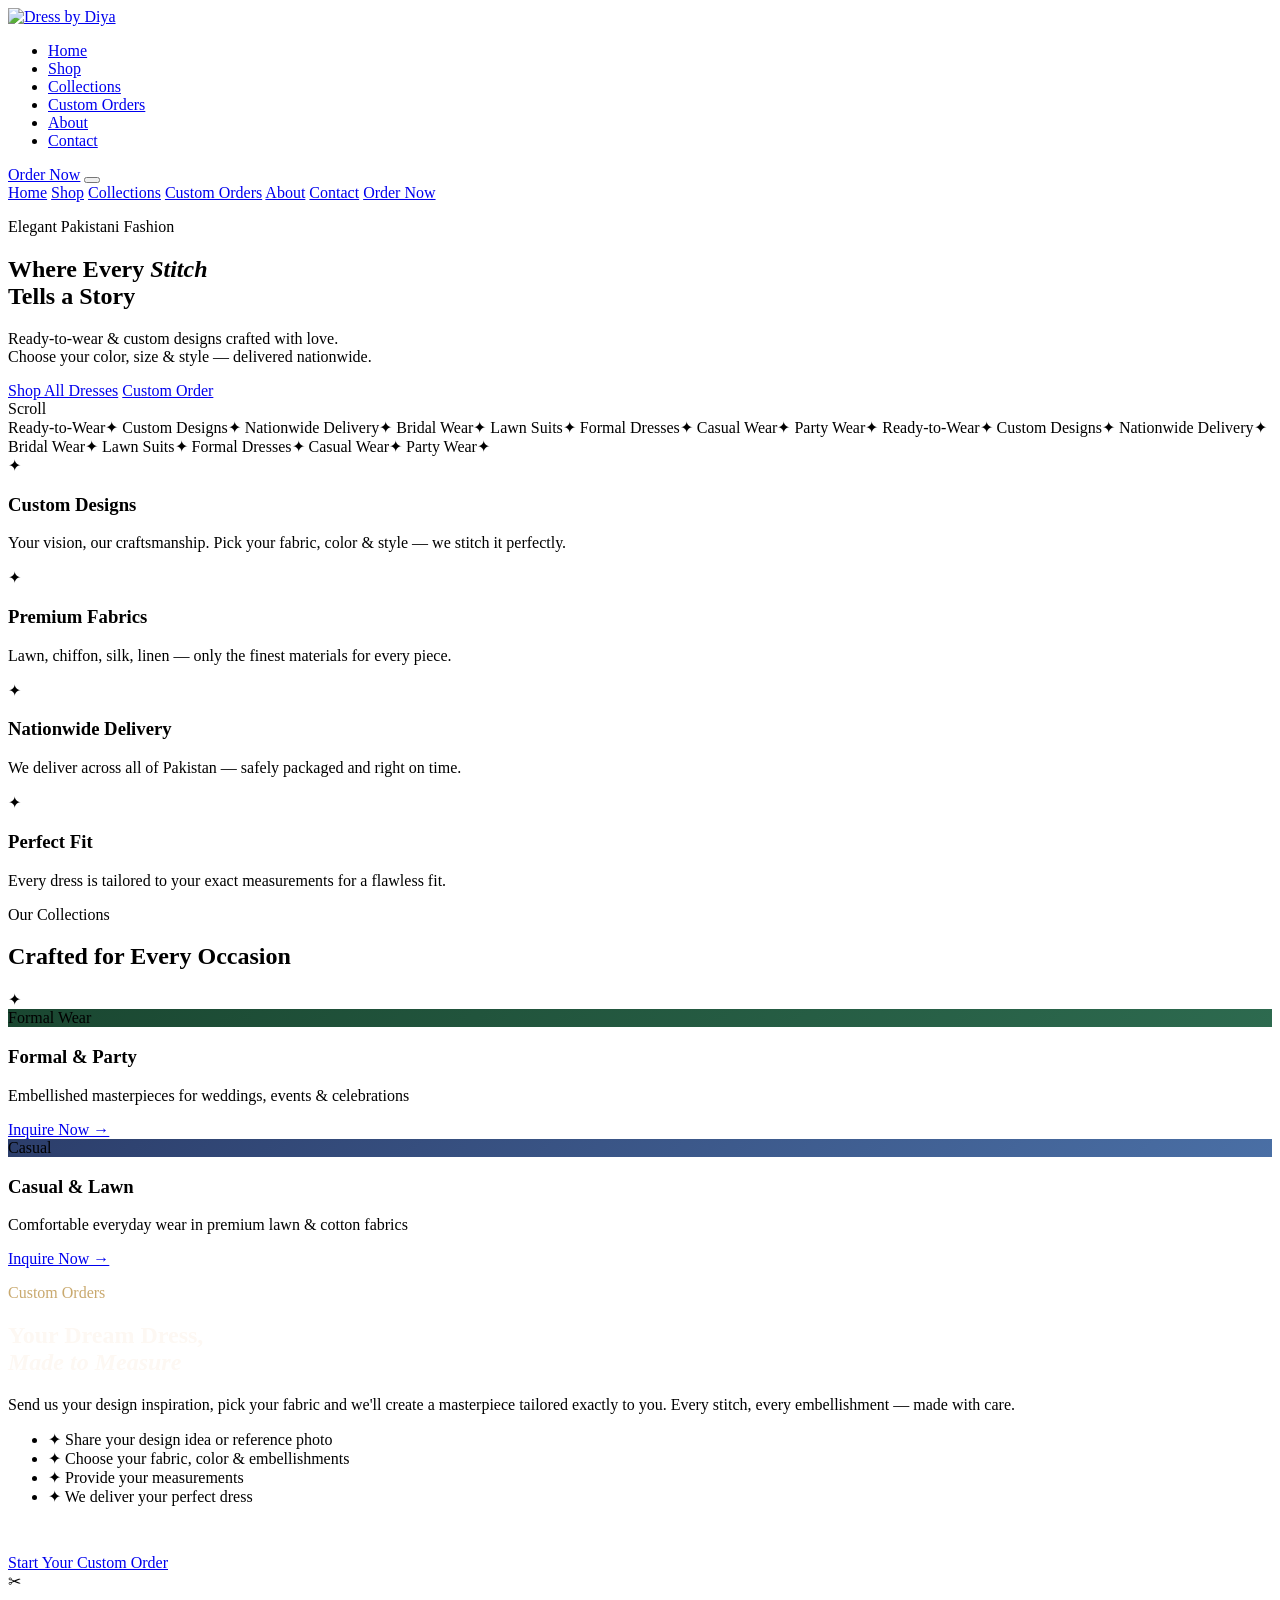
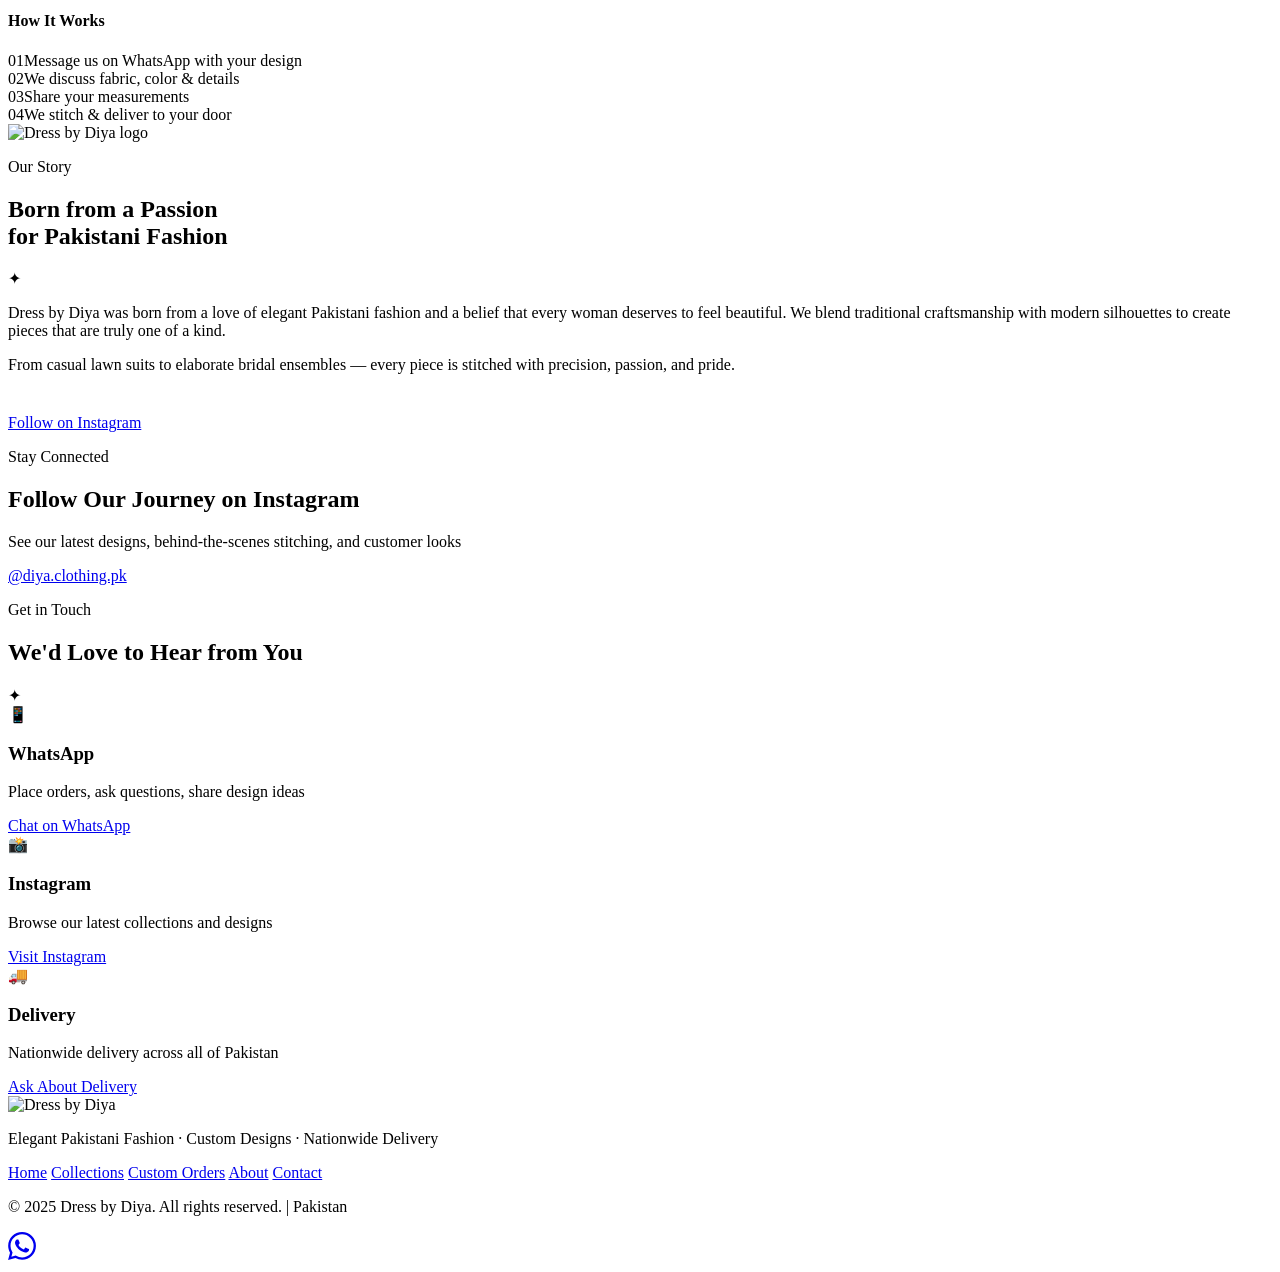
==== index.html @ 7a3ac890 "Add files via upload" ====
<!DOCTYPE html>
<html lang="en">
<head>
  <meta charset="UTF-8"/>
  <meta name="viewport" content="width=device-width, initial-scale=1.0"/>
  <title>Dress by Diya | Elegant Pakistani Fashion</title>
  <meta name="description" content="Dress by Diya — Elegant Pakistani fashion. Ready-to-wear & custom designs. Choose your color, size & style. Nationwide delivery across Pakistan."/>
  <link rel="preconnect" href="https://fonts.googleapis.com"/>
  <link rel="preconnect" href="https://fonts.gstatic.com" crossorigin/>
  <link href="https://fonts.googleapis.com/css2?family=Cormorant+Garamond:ital,wght@0,300;0,400;0,600;1,300;1,400&family=Cinzel:wght@400;600;700&family=Lato:wght@300;400&display=swap" rel="stylesheet"/>
  <link rel="stylesheet" href="css/style.css"/>
</head>
<body>

  <!-- NAV -->
  <nav class="nav" id="nav">
    <div class="nav-inner">
      <a href="#home" class="nav-logo">
        <img src="images/logo.png" alt="Dress by Diya" class="logo-img"/>
      </a>
      <ul class="nav-links">
        <li><a href="#home">Home</a></li>
        <li><a href="shop.html">Shop</a></li>
        <li><a href="#collections">Collections</a></li>
        <li><a href="#custom">Custom Orders</a></li>
        <li><a href="#about">About</a></li>
        <li><a href="#contact">Contact</a></li>
      </ul>
      <a href="https://wa.me/923000000000?text=Hi!%20I%20want%20to%20place%20an%20order" target="_blank" class="btn-nav">Order Now</a>
      <button class="hamburger" id="hamburger" aria-label="Menu">
        <span></span><span></span><span></span>
      </button>
    </div>
    <div class="mobile-menu" id="mobile-menu">
      <a href="#home">Home</a>
      <a href="shop.html">Shop</a>
      <a href="#collections">Collections</a>
      <a href="#custom">Custom Orders</a>
      <a href="#about">About</a>
      <a href="#contact">Contact</a>
      <a href="https://wa.me/923000000000?text=Hi!%20I%20want%20to%20place%20an%20order" target="_blank" class="btn-mobile">Order Now</a>
    </div>
  </nav>

  <!-- HERO -->
  <section class="hero" id="home">
    <div class="hero-bg-pattern"></div>
    <div class="hero-content">
      <p class="hero-eyebrow">Elegant Pakistani Fashion</p>
      <h1 class="hero-title">Where Every <em>Stitch</em><br/>Tells a Story</h1>
      <p class="hero-sub">Ready-to-wear & custom designs crafted with love.<br/>Choose your color, size & style — delivered nationwide.</p>
      <div class="hero-ctas">
        <a href="shop.html" class="btn-primary">Shop All Dresses</a>
        <a href="https://wa.me/923000000000?text=Hi!%20I%20want%20a%20custom%20order" target="_blank" class="btn-secondary">Custom Order</a>
      </div>
    </div>
    <div class="hero-scroll">
      <span>Scroll</span>
      <div class="scroll-line"></div>
    </div>
  </section>

  <!-- MARQUEE -->
  <div class="marquee-wrap">
    <div class="marquee-track">
      <span>Ready-to-Wear</span><span class="dot">✦</span>
      <span>Custom Designs</span><span class="dot">✦</span>
      <span>Nationwide Delivery</span><span class="dot">✦</span>
      <span>Bridal Wear</span><span class="dot">✦</span>
      <span>Lawn Suits</span><span class="dot">✦</span>
      <span>Formal Dresses</span><span class="dot">✦</span>
      <span>Casual Wear</span><span class="dot">✦</span>
      <span>Party Wear</span><span class="dot">✦</span>
      <span>Ready-to-Wear</span><span class="dot">✦</span>
      <span>Custom Designs</span><span class="dot">✦</span>
      <span>Nationwide Delivery</span><span class="dot">✦</span>
      <span>Bridal Wear</span><span class="dot">✦</span>
      <span>Lawn Suits</span><span class="dot">✦</span>
      <span>Formal Dresses</span><span class="dot">✦</span>
      <span>Casual Wear</span><span class="dot">✦</span>
      <span>Party Wear</span><span class="dot">✦</span>
    </div>
  </div>

  <!-- FEATURES -->
  <section class="features">
    <div class="features-grid">
      <div class="feature-card reveal">
        <div class="feature-icon">✦</div>
        <h3>Custom Designs</h3>
        <p>Your vision, our craftsmanship. Pick your fabric, color & style — we stitch it perfectly.</p>
      </div>
      <div class="feature-card reveal">
        <div class="feature-icon">✦</div>
        <h3>Premium Fabrics</h3>
        <p>Lawn, chiffon, silk, linen — only the finest materials for every piece.</p>
      </div>
      <div class="feature-card reveal">
        <div class="feature-icon">✦</div>
        <h3>Nationwide Delivery</h3>
        <p>We deliver across all of Pakistan — safely packaged and right on time.</p>
      </div>
      <div class="feature-card reveal">
        <div class="feature-icon">✦</div>
        <h3>Perfect Fit</h3>
        <p>Every dress is tailored to your exact measurements for a flawless fit.</p>
      </div>
    </div>
  </section>

  <!-- COLLECTIONS -->
  <section class="collections" id="collections">
    <div class="section-header reveal">
      <p class="section-eyebrow">Our Collections</p>
      <h2 class="section-title">Crafted for Every Occasion</h2>
      <div class="title-ornament">✦</div>
    </div>
    <div class="collections-grid">
      <div class="collection-card reveal">
        <div class="collection-img" style="background: linear-gradient(135deg, #1a4731 0%, #2d6a4f 100%);">
          <div class="collection-overlay">
            <span>Formal Wear</span>
          </div>
          <div class="collection-pattern"></div>
        </div>
        <div class="collection-info">
          <h3>Formal & Party</h3>
          <p>Embellished masterpieces for weddings, events & celebrations</p>
          <a href="https://wa.me/923000000000?text=Hi!%20I%20am%20interested%20in%20Formal%20wear" target="_blank" class="collection-link">Inquire Now →</a>
        </div>
      </div>
      <div class="collection-card reveal">
        <div class="collection-img" style="background: linear-gradient(135deg, #2c3e6b 0%, #4a6fa5 100%);">
          <div class="collection-overlay">
            <span>Casual</span>
          </div>
          <div class="collection-pattern"></div>
        </div>
        <div class="collection-info">
          <h3>Casual & Lawn</h3>
          <p>Comfortable everyday wear in premium lawn & cotton fabrics</p>
          <a href="https://wa.me/923000000000?text=Hi!%20I%20am%20interested%20in%20Casual%20wear" target="_blank" class="collection-link">Inquire Now →</a>
        </div>
      </div>
    </div>
  </section>

  <!-- CUSTOM ORDERS -->
  <section class="custom-section" id="custom">
    <div class="custom-inner">
      <div class="custom-text reveal">
        <p class="section-eyebrow" style="color:#c9a96e">Custom Orders</p>
        <h2 class="section-title" style="color:#fdf8f3">Your Dream Dress,<br/><em>Made to Measure</em></h2>
        <p class="custom-desc">Send us your design inspiration, pick your fabric and we'll create a masterpiece tailored exactly to you. Every stitch, every embellishment — made with care.</p>
        <ul class="custom-list">
          <li>✦ Share your design idea or reference photo</li>
          <li>✦ Choose your fabric, color & embellishments</li>
          <li>✦ Provide your measurements</li>
          <li>✦ We deliver your perfect dress</li>
        </ul>
        <a href="https://wa.me/923000000000?text=Hi!%20I%20want%20to%20place%20a%20custom%20order" target="_blank" class="btn-primary" style="margin-top:2rem;display:inline-block">Start Your Custom Order</a>
      </div>
      <div class="custom-visual reveal">
        <div class="custom-card">
          <div class="custom-card-icon">✂</div>
          <h4>How It Works</h4>
          <div class="step"><span class="step-num">01</span><span>Message us on WhatsApp with your design</span></div>
          <div class="step"><span class="step-num">02</span><span>We discuss fabric, color & details</span></div>
          <div class="step"><span class="step-num">03</span><span>Share your measurements</span></div>
          <div class="step"><span class="step-num">04</span><span>We stitch & deliver to your door</span></div>
        </div>
      </div>
    </div>
  </section>

  <!-- ABOUT -->
  <section class="about" id="about">
    <div class="about-inner">
      <div class="about-logo reveal">
        <img src="images/logo.png" alt="Dress by Diya logo"/>
      </div>
      <div class="about-text reveal">
        <p class="section-eyebrow">Our Story</p>
        <h2 class="section-title">Born from a Passion<br/>for Pakistani Fashion</h2>
        <div class="title-ornament">✦</div>
        <p>Dress by Diya was born from a love of elegant Pakistani fashion and a belief that every woman deserves to feel beautiful. We blend traditional craftsmanship with modern silhouettes to create pieces that are truly one of a kind.</p>
        <p>From casual lawn suits to elaborate bridal ensembles — every piece is stitched with precision, passion, and pride.</p>
        <a href="https://www.instagram.com/diya.clothing.pk" target="_blank" class="btn-secondary" style="margin-top:1.5rem;display:inline-block">Follow on Instagram</a>
      </div>
    </div>
  </section>

  <!-- INSTAGRAM CTA -->
  <section class="insta-cta">
    <div class="insta-inner reveal">
      <p class="section-eyebrow">Stay Connected</p>
      <h2>Follow Our Journey on Instagram</h2>
      <p>See our latest designs, behind-the-scenes stitching, and customer looks</p>
      <a href="https://www.instagram.com/diya.clothing.pk" target="_blank" class="btn-primary">@diya.clothing.pk</a>
    </div>
  </section>

  <!-- CONTACT -->
  <section class="contact" id="contact">
    <div class="section-header reveal">
      <p class="section-eyebrow">Get in Touch</p>
      <h2 class="section-title">We'd Love to Hear from You</h2>
      <div class="title-ornament">✦</div>
    </div>
    <div class="contact-grid">
      <div class="contact-card reveal">
        <div class="contact-icon">📱</div>
        <h3>WhatsApp</h3>
        <p>Place orders, ask questions, share design ideas</p>
        <a href="https://wa.me/923000000000" target="_blank" class="btn-primary">Chat on WhatsApp</a>
      </div>
      <div class="contact-card reveal">
        <div class="contact-icon">📸</div>
        <h3>Instagram</h3>
        <p>Browse our latest collections and designs</p>
        <a href="https://www.instagram.com/diya.clothing.pk" target="_blank" class="btn-primary">Visit Instagram</a>
      </div>
      <div class="contact-card reveal">
        <div class="contact-icon">🚚</div>
        <h3>Delivery</h3>
        <p>Nationwide delivery across all of Pakistan</p>
        <a href="https://wa.me/923000000000?text=Hi!%20I%20want%20to%20know%20about%20delivery" target="_blank" class="btn-primary">Ask About Delivery</a>
      </div>
    </div>
  </section>

  <!-- FOOTER -->
  <footer class="footer">
    <div class="footer-inner">
      <img src="images/logo.png" alt="Dress by Diya" class="footer-logo"/>
      <p class="footer-tagline">Elegant Pakistani Fashion · Custom Designs · Nationwide Delivery</p>
      <div class="footer-links">
        <a href="#home">Home</a>
        <a href="#collections">Collections</a>
        <a href="#custom">Custom Orders</a>
        <a href="#about">About</a>
        <a href="#contact">Contact</a>
      </div>
      <p class="footer-copy">© 2025 Dress by Diya. All rights reserved. | Pakistan</p>
    </div>
  </footer>

  <!-- WHATSAPP FLOAT -->
  <a href="https://wa.me/923000000000?text=Hi!%20I%20want%20to%20place%20an%20order" target="_blank" class="whatsapp-float" aria-label="Chat on WhatsApp">
    <svg viewBox="0 0 24 24" fill="currentColor" width="28" height="28"><path d="M17.472 14.382c-.297-.149-1.758-.867-2.03-.967-.273-.099-.471-.148-.67.15-.197.297-.767.966-.94 1.164-.173.199-.347.223-.644.075-.297-.15-1.255-.463-2.39-1.475-.883-.788-1.48-1.761-1.653-2.059-.173-.297-.018-.458.13-.606.134-.133.298-.347.446-.52.149-.174.198-.298.298-.497.099-.198.05-.371-.025-.52-.075-.149-.669-1.612-.916-2.207-.242-.579-.487-.5-.669-.51-.173-.008-.371-.01-.57-.01-.198 0-.52.074-.792.372-.272.297-1.04 1.016-1.04 2.479 0 1.462 1.065 2.875 1.213 3.074.149.198 2.096 3.2 5.077 4.487.709.306 1.262.489 1.694.625.712.227 1.36.195 1.871.118.571-.085 1.758-.719 2.006-1.413.248-.694.248-1.289.173-1.413-.074-.124-.272-.198-.57-.347m-5.421 7.403h-.004a9.87 9.87 0 01-5.031-1.378l-.361-.214-3.741.982.998-3.648-.235-.374a9.86 9.86 0 01-1.51-5.26c.001-5.45 4.436-9.884 9.888-9.884 2.64 0 5.122 1.03 6.988 2.898a9.825 9.825 0 012.893 6.994c-.003 5.45-4.437 9.884-9.885 9.884m8.413-18.297A11.815 11.815 0 0012.05 0C5.495 0 .16 5.335.157 11.892c0 2.096.547 4.142 1.588 5.945L.057 24l6.305-1.654a11.882 11.882 0 005.683 1.448h.005c6.554 0 11.89-5.335 11.893-11.893a11.821 11.821 0 00-3.48-8.413z"/></svg>
  </a>

  <script src="js/main.js"></script>
</body>
</html>
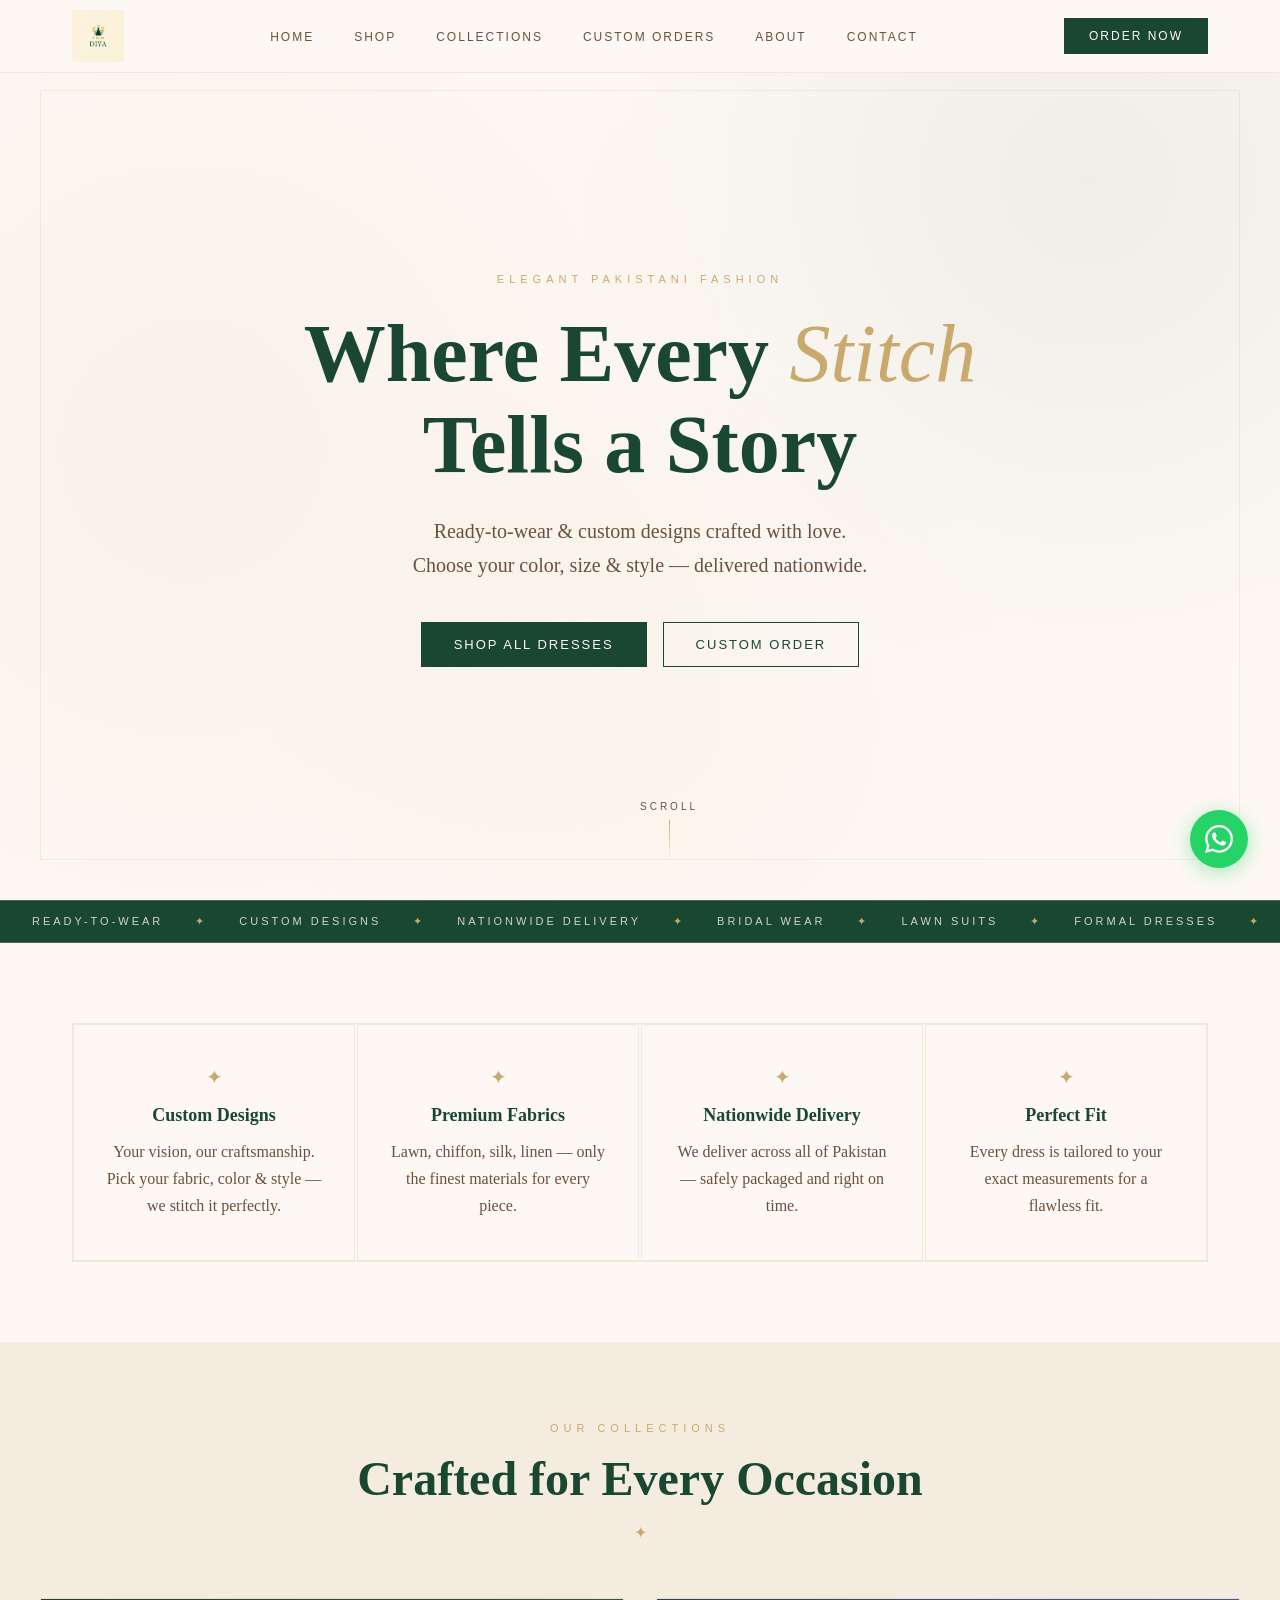
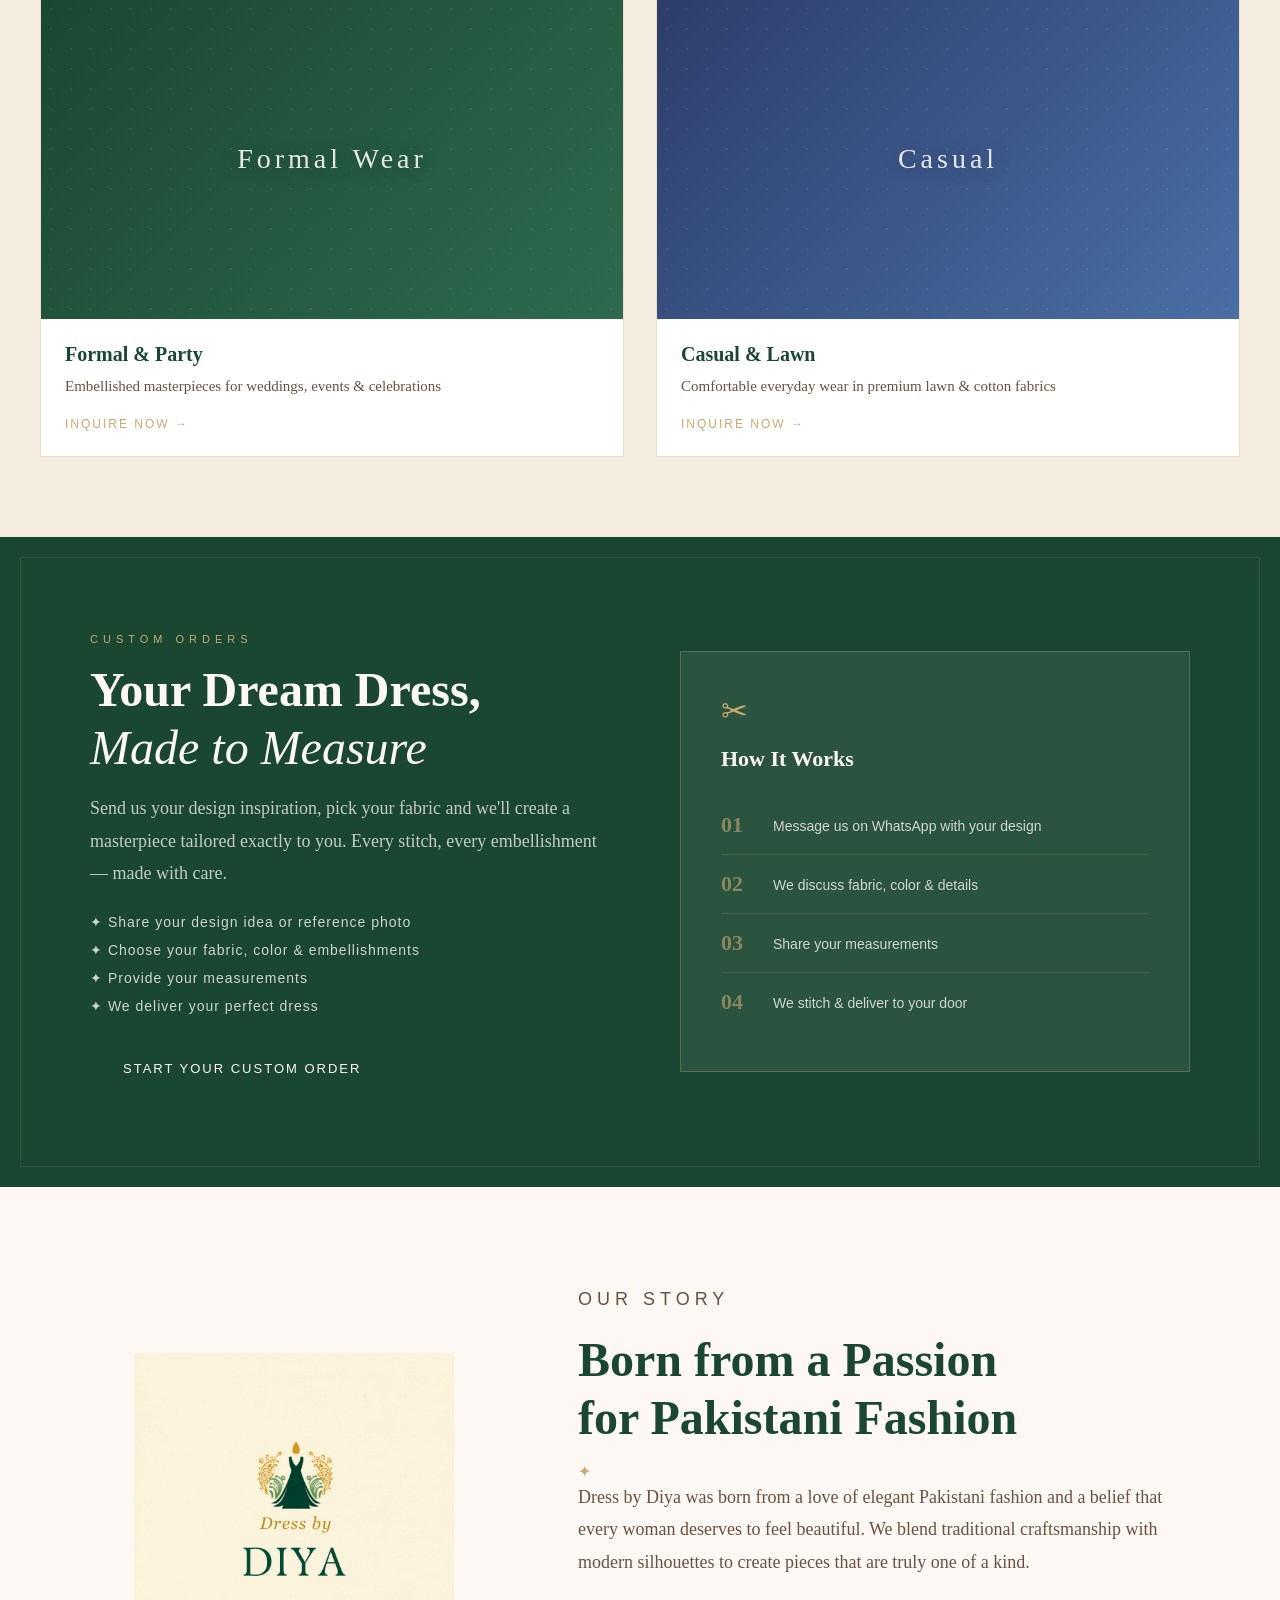
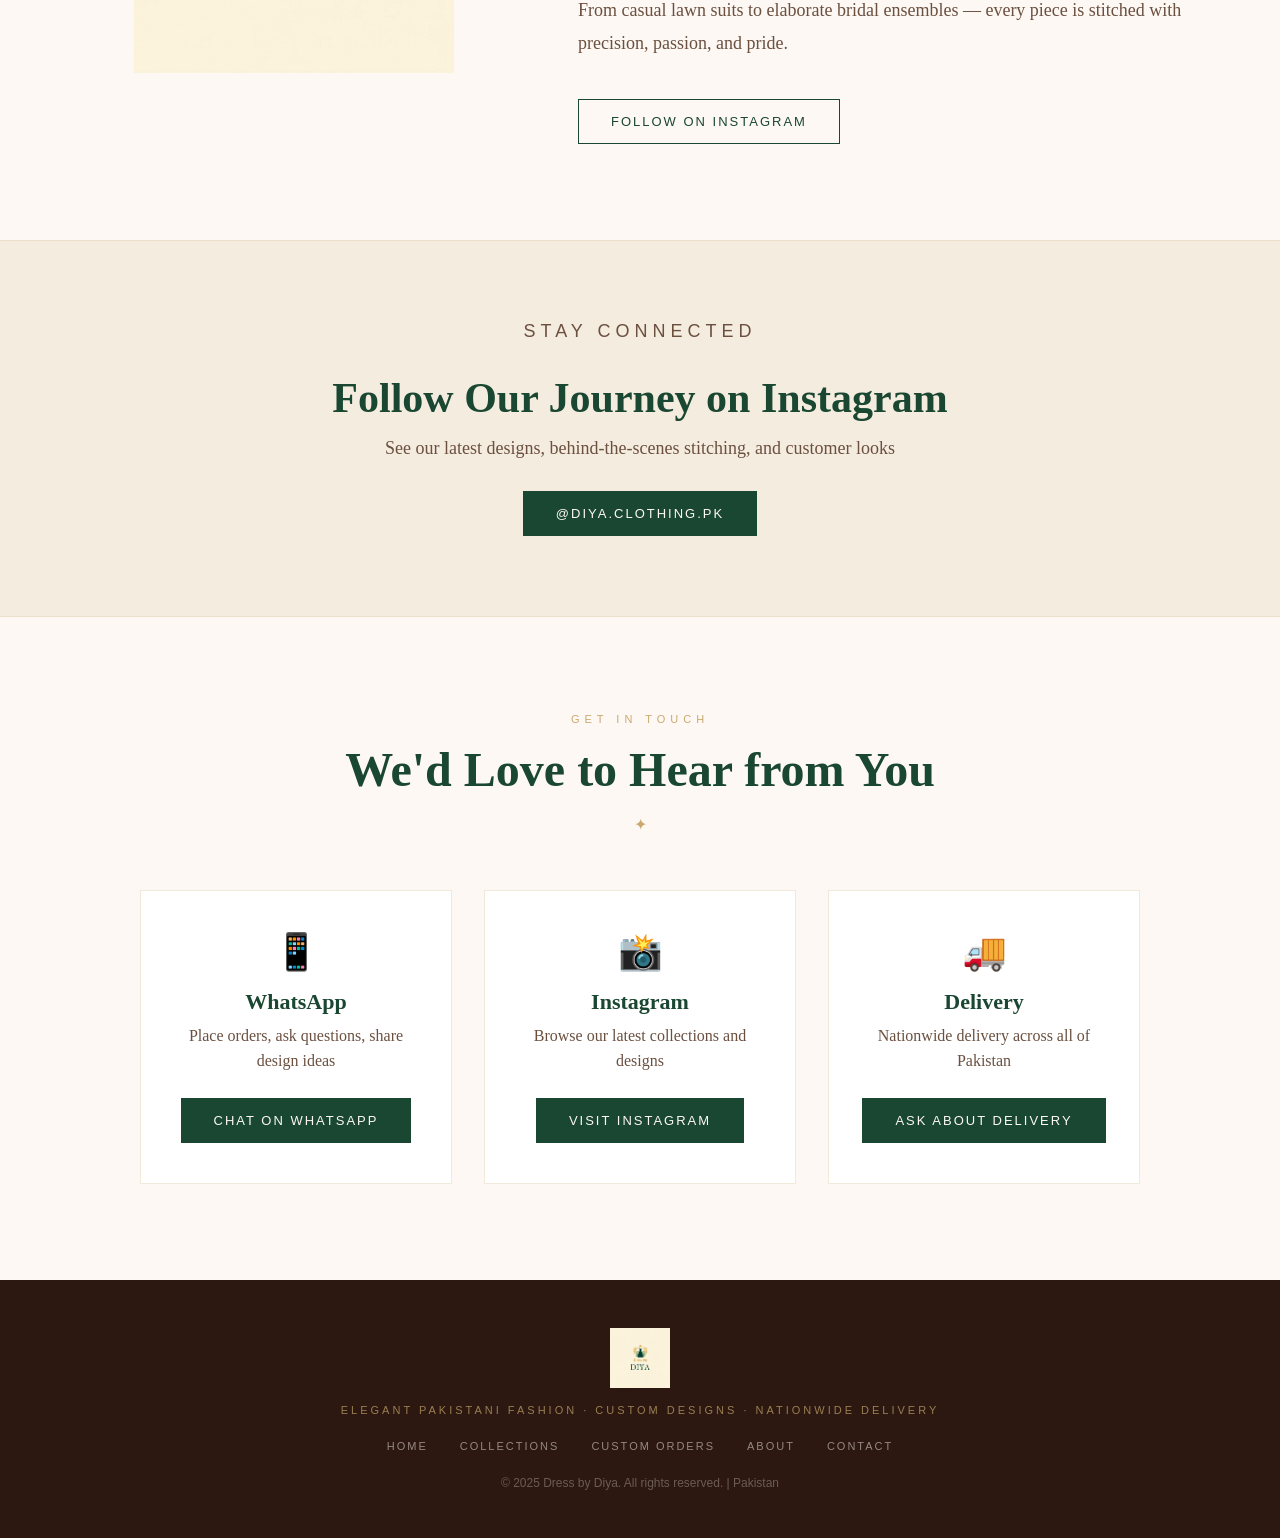
==== commit 2bffd8b9: "Update index.html" ====
--- a/index.html
+++ b/index.html
@@ -8,7 +8,7 @@
   <link rel="preconnect" href="https://fonts.googleapis.com"/>
   <link rel="preconnect" href="https://fonts.gstatic.com" crossorigin/>
   <link href="https://fonts.googleapis.com/css2?family=Cormorant+Garamond:ital,wght@0,300;0,400;0,600;1,300;1,400&family=Cinzel:wght@400;600;700&family=Lato:wght@300;400&display=swap" rel="stylesheet"/>
-  <link rel="stylesheet" href="css/style.css"/>
+  <link rel="stylesheet" href="style.css"/>
 </head>
 <body>
 
@@ -16,7 +16,7 @@
   <nav class="nav" id="nav">
     <div class="nav-inner">
       <a href="#home" class="nav-logo">
-        <img src="images/logo.png" alt="Dress by Diya" class="logo-img"/>
+        <img src="logo.png" alt="Dress by Diya" class="logo-img"/>
       </a>
       <ul class="nav-links">
         <li><a href="#home">Home</a></li>
@@ -177,7 +177,7 @@
   <section class="about" id="about">
     <div class="about-inner">
       <div class="about-logo reveal">
-        <img src="images/logo.png" alt="Dress by Diya logo"/>
+        <img src="logo.png" alt="Dress by Diya logo"/>
       </div>
       <div class="about-text reveal">
         <p class="section-eyebrow">Our Story</p>
@@ -232,7 +232,7 @@
   <!-- FOOTER -->
   <footer class="footer">
     <div class="footer-inner">
-      <img src="images/logo.png" alt="Dress by Diya" class="footer-logo"/>
+      <img src="logo.png" alt="Dress by Diya" class="footer-logo"/>
       <p class="footer-tagline">Elegant Pakistani Fashion · Custom Designs · Nationwide Delivery</p>
       <div class="footer-links">
         <a href="#home">Home</a>
@@ -250,6 +250,6 @@
     <svg viewBox="0 0 24 24" fill="currentColor" width="28" height="28"><path d="M17.472 14.382c-.297-.149-1.758-.867-2.03-.967-.273-.099-.471-.148-.67.15-.197.297-.767.966-.94 1.164-.173.199-.347.223-.644.075-.297-.15-1.255-.463-2.39-1.475-.883-.788-1.48-1.761-1.653-2.059-.173-.297-.018-.458.13-.606.134-.133.298-.347.446-.52.149-.174.198-.298.298-.497.099-.198.05-.371-.025-.52-.075-.149-.669-1.612-.916-2.207-.242-.579-.487-.5-.669-.51-.173-.008-.371-.01-.57-.01-.198 0-.52.074-.792.372-.272.297-1.04 1.016-1.04 2.479 0 1.462 1.065 2.875 1.213 3.074.149.198 2.096 3.2 5.077 4.487.709.306 1.262.489 1.694.625.712.227 1.36.195 1.871.118.571-.085 1.758-.719 2.006-1.413.248-.694.248-1.289.173-1.413-.074-.124-.272-.198-.57-.347m-5.421 7.403h-.004a9.87 9.87 0 01-5.031-1.378l-.361-.214-3.741.982.998-3.648-.235-.374a9.86 9.86 0 01-1.51-5.26c.001-5.45 4.436-9.884 9.888-9.884 2.64 0 5.122 1.03 6.988 2.898a9.825 9.825 0 012.893 6.994c-.003 5.45-4.437 9.884-9.885 9.884m8.413-18.297A11.815 11.815 0 0012.05 0C5.495 0 .16 5.335.157 11.892c0 2.096.547 4.142 1.588 5.945L.057 24l6.305-1.654a11.882 11.882 0 005.683 1.448h.005c6.554 0 11.89-5.335 11.893-11.893a11.821 11.821 0 00-3.48-8.413z"/></svg>
   </a>
 
-  <script src="js/main.js"></script>
+  <script src="main.js"></script>
 </body>
 </html>
--- a/style.css
+++ b/style.css
@@ -0,0 +1,644 @@
+/* ===== VARIABLES ===== */
+:root {
+  --green: #1a4731;
+  --green-mid: #2d6a4f;
+  --gold: #c9a96e;
+  --gold-light: #e8c98a;
+  --cream: #fdf8f3;
+  --cream-dark: #f5ece0;
+  --brown: #2c1810;
+  --brown-mid: #5c3a1e;
+  --text: #2c1810;
+  --text-muted: #6b5040;
+  --white: #ffffff;
+  --font-display: 'Cinzel', serif;
+  --font-body: 'Cormorant Garamond', serif;
+  --font-sans: 'Lato', sans-serif;
+}
+
+/* ===== RESET ===== */
+*, *::before, *::after { box-sizing: border-box; margin: 0; padding: 0; }
+html { scroll-behavior: smooth; }
+body { background: var(--cream); color: var(--text); font-family: var(--font-body); overflow-x: hidden; }
+a { text-decoration: none; color: inherit; }
+img { max-width: 100%; display: block; }
+
+/* ===== BUTTONS ===== */
+.btn-primary {
+  display: inline-block;
+  background: var(--green);
+  color: var(--cream);
+  font-family: var(--font-sans);
+  font-size: 13px;
+  font-weight: 400;
+  letter-spacing: 2px;
+  text-transform: uppercase;
+  padding: 14px 32px;
+  border: 1px solid var(--green);
+  transition: all 0.3s ease;
+}
+.btn-primary:hover { background: transparent; color: var(--green); }
+
+.btn-secondary {
+  display: inline-block;
+  background: transparent;
+  color: var(--green);
+  font-family: var(--font-sans);
+  font-size: 13px;
+  font-weight: 400;
+  letter-spacing: 2px;
+  text-transform: uppercase;
+  padding: 14px 32px;
+  border: 1px solid var(--green);
+  transition: all 0.3s ease;
+}
+.btn-secondary:hover { background: var(--green); color: var(--cream); }
+
+/* ===== NAV ===== */
+.nav {
+  position: fixed;
+  top: 0; left: 0; right: 0;
+  z-index: 100;
+  background: rgba(253, 248, 243, 0.95);
+  backdrop-filter: blur(10px);
+  border-bottom: 1px solid rgba(201, 169, 110, 0.2);
+  transition: box-shadow 0.3s ease;
+}
+.nav.scrolled { box-shadow: 0 2px 30px rgba(44, 24, 16, 0.08); }
+.nav-inner {
+  max-width: 1200px;
+  margin: 0 auto;
+  padding: 0 2rem;
+  height: 72px;
+  display: flex;
+  align-items: center;
+  justify-content: space-between;
+  gap: 2rem;
+}
+.nav-logo .logo-img { height: 52px; width: auto; }
+.nav-links { display: flex; gap: 2.5rem; list-style: none; }
+.nav-links a {
+  font-family: var(--font-sans);
+  font-size: 12px;
+  letter-spacing: 2px;
+  text-transform: uppercase;
+  color: var(--text-muted);
+  transition: color 0.2s;
+}
+.nav-links a:hover { color: var(--green); }
+.btn-nav {
+  font-family: var(--font-sans);
+  font-size: 12px;
+  letter-spacing: 2px;
+  text-transform: uppercase;
+  padding: 10px 24px;
+  background: var(--green);
+  color: var(--cream);
+  border: 1px solid var(--green);
+  transition: all 0.3s;
+  white-space: nowrap;
+}
+.btn-nav:hover { background: transparent; color: var(--green); }
+
+.hamburger { display: none; flex-direction: column; gap: 5px; background: none; border: none; cursor: pointer; padding: 4px; }
+.hamburger span { display: block; width: 24px; height: 1.5px; background: var(--green); transition: all 0.3s; }
+.mobile-menu {
+  display: none;
+  flex-direction: column;
+  padding: 1rem 2rem 1.5rem;
+  gap: 1rem;
+  border-top: 1px solid rgba(201,169,110,0.2);
+}
+.mobile-menu a {
+  font-family: var(--font-sans);
+  font-size: 13px;
+  letter-spacing: 2px;
+  text-transform: uppercase;
+  color: var(--text-muted);
+  padding: 0.5rem 0;
+}
+.mobile-menu.open { display: flex; }
+.btn-mobile {
+  margin-top: 0.5rem;
+  padding: 12px 24px;
+  background: var(--green);
+  color: var(--cream) !important;
+  text-align: center;
+  border: 1px solid var(--green);
+}
+
+/* ===== HERO ===== */
+.hero {
+  min-height: 100vh;
+  display: flex;
+  align-items: center;
+  justify-content: center;
+  position: relative;
+  padding: 120px 2rem 80px;
+  overflow: hidden;
+  background: var(--cream);
+}
+.hero-bg-pattern {
+  position: absolute;
+  inset: 0;
+  background-image:
+    radial-gradient(circle at 15% 50%, rgba(201,169,110,0.08) 0%, transparent 50%),
+    radial-gradient(circle at 85% 20%, rgba(26,71,49,0.06) 0%, transparent 40%),
+    radial-gradient(circle at 50% 80%, rgba(201,169,110,0.05) 0%, transparent 40%);
+  pointer-events: none;
+}
+/* decorative corner SVG-like border using CSS */
+.hero::before {
+  content: '';
+  position: absolute;
+  top: 90px; left: 40px; right: 40px; bottom: 40px;
+  border: 1px solid rgba(201,169,110,0.15);
+  pointer-events: none;
+}
+.hero-content {
+  text-align: center;
+  max-width: 760px;
+  position: relative;
+  z-index: 1;
+}
+.hero-eyebrow {
+  font-family: var(--font-sans);
+  font-size: 11px;
+  letter-spacing: 5px;
+  text-transform: uppercase;
+  color: var(--gold);
+  margin-bottom: 1.5rem;
+  opacity: 0;
+  animation: fadeUp 0.8s ease 0.2s forwards;
+}
+.hero-title {
+  font-family: var(--font-display);
+  font-size: clamp(42px, 7vw, 82px);
+  font-weight: 600;
+  line-height: 1.1;
+  color: var(--green);
+  margin-bottom: 1.5rem;
+  opacity: 0;
+  animation: fadeUp 0.8s ease 0.4s forwards;
+}
+.hero-title em { font-style: italic; font-weight: 400; color: var(--gold); }
+.hero-sub {
+  font-size: 20px;
+  font-weight: 300;
+  color: var(--text-muted);
+  line-height: 1.7;
+  margin-bottom: 2.5rem;
+  opacity: 0;
+  animation: fadeUp 0.8s ease 0.6s forwards;
+}
+.hero-ctas {
+  display: flex;
+  gap: 1rem;
+  justify-content: center;
+  flex-wrap: wrap;
+  opacity: 0;
+  animation: fadeUp 0.8s ease 0.8s forwards;
+}
+.hero-scroll {
+  position: absolute;
+  bottom: 2.5rem;
+  left: 50%;
+  transform: translateX(-50%);
+  display: flex;
+  flex-direction: column;
+  align-items: center;
+  gap: 8px;
+  opacity: 0;
+  animation: fadeUp 0.8s ease 1.2s forwards;
+}
+.hero-scroll span {
+  font-family: var(--font-sans);
+  font-size: 10px;
+  letter-spacing: 3px;
+  text-transform: uppercase;
+  color: var(--text-muted);
+}
+.scroll-line {
+  width: 1px;
+  height: 40px;
+  background: linear-gradient(to bottom, var(--gold), transparent);
+  animation: scrollPulse 1.5s ease-in-out infinite;
+}
+
+/* ===== MARQUEE ===== */
+.marquee-wrap {
+  background: var(--green);
+  overflow: hidden;
+  padding: 14px 0;
+  border-top: 1px solid rgba(201,169,110,0.3);
+  border-bottom: 1px solid rgba(201,169,110,0.3);
+}
+.marquee-track {
+  display: flex;
+  gap: 0;
+  width: max-content;
+  animation: marquee 30s linear infinite;
+}
+.marquee-track span {
+  font-family: var(--font-sans);
+  font-size: 11px;
+  letter-spacing: 3px;
+  text-transform: uppercase;
+  color: rgba(253,248,243,0.8);
+  padding: 0 2rem;
+  white-space: nowrap;
+}
+.marquee-track .dot { color: var(--gold); padding: 0; }
+
+/* ===== FEATURES ===== */
+.features {
+  padding: 5rem 2rem;
+  max-width: 1200px;
+  margin: 0 auto;
+}
+.features-grid {
+  display: grid;
+  grid-template-columns: repeat(auto-fit, minmax(240px, 1fr));
+  gap: 2px;
+  border: 1px solid rgba(201,169,110,0.2);
+}
+.feature-card {
+  padding: 2.5rem 2rem;
+  text-align: center;
+  border: 1px solid rgba(201,169,110,0.2);
+  transition: background 0.3s ease;
+}
+.feature-card:hover { background: var(--cream-dark); }
+.feature-icon {
+  color: var(--gold);
+  font-size: 20px;
+  margin-bottom: 1rem;
+}
+.feature-card h3 {
+  font-family: var(--font-display);
+  font-size: 18px;
+  font-weight: 600;
+  color: var(--green);
+  margin-bottom: 0.75rem;
+}
+.feature-card p {
+  font-size: 16px;
+  color: var(--text-muted);
+  line-height: 1.7;
+  font-weight: 300;
+}
+
+/* ===== SECTION HEADER ===== */
+.section-header { text-align: center; margin-bottom: 3.5rem; }
+.section-eyebrow {
+  font-family: var(--font-sans);
+  font-size: 11px;
+  letter-spacing: 5px;
+  text-transform: uppercase;
+  color: var(--gold);
+  margin-bottom: 1rem;
+  display: block;
+}
+.section-title {
+  font-family: var(--font-display);
+  font-size: clamp(28px, 4vw, 48px);
+  font-weight: 600;
+  color: var(--green);
+  line-height: 1.2;
+  margin-bottom: 1rem;
+}
+.section-title em { font-style: italic; font-weight: 400; }
+.title-ornament { color: var(--gold); font-size: 16px; }
+
+/* ===== COLLECTIONS ===== */
+.collections {
+  padding: 5rem 2rem;
+  background: var(--cream-dark);
+}
+.collections .section-header { max-width: 1200px; margin: 0 auto 3.5rem; }
+.collections-grid {
+  max-width: 1200px;
+  margin: 0 auto;
+  display: grid;
+  grid-template-columns: repeat(auto-fit, minmax(300px, 1fr));
+  gap: 2rem;
+}
+.collection-card {
+  overflow: hidden;
+  border: 1px solid rgba(201,169,110,0.2);
+  transition: transform 0.3s ease;
+}
+.collection-card:hover { transform: translateY(-4px); }
+.collection-img {
+  height: 320px;
+  position: relative;
+  overflow: hidden;
+}
+.collection-pattern {
+  position: absolute;
+  inset: 0;
+  background-image: radial-gradient(circle, rgba(255,255,255,0.05) 1px, transparent 1px);
+  background-size: 20px 20px;
+}
+.collection-overlay {
+  position: absolute;
+  inset: 0;
+  display: flex;
+  align-items: center;
+  justify-content: center;
+}
+.collection-overlay span {
+  font-family: var(--font-display);
+  font-size: 28px;
+  font-weight: 400;
+  color: rgba(253,248,243,0.9);
+  letter-spacing: 4px;
+  text-shadow: 0 2px 20px rgba(0,0,0,0.3);
+}
+.collection-info {
+  padding: 1.5rem;
+  background: var(--white);
+}
+.collection-info h3 {
+  font-family: var(--font-display);
+  font-size: 20px;
+  color: var(--green);
+  margin-bottom: 0.5rem;
+}
+.collection-info p {
+  font-size: 15px;
+  color: var(--text-muted);
+  line-height: 1.6;
+  margin-bottom: 1rem;
+  font-weight: 300;
+}
+.collection-link {
+  font-family: var(--font-sans);
+  font-size: 12px;
+  letter-spacing: 2px;
+  text-transform: uppercase;
+  color: var(--gold);
+  transition: color 0.2s;
+}
+.collection-link:hover { color: var(--green); }
+
+/* ===== CUSTOM SECTION ===== */
+.custom-section {
+  background: var(--green);
+  padding: 6rem 2rem;
+  position: relative;
+  overflow: hidden;
+}
+.custom-section::before {
+  content: '';
+  position: absolute;
+  inset: 20px;
+  border: 1px solid rgba(201,169,110,0.15);
+  pointer-events: none;
+}
+.custom-inner {
+  max-width: 1100px;
+  margin: 0 auto;
+  display: grid;
+  grid-template-columns: 1fr 1fr;
+  gap: 5rem;
+  align-items: center;
+}
+.custom-desc {
+  font-size: 18px;
+  color: rgba(253,248,243,0.75);
+  line-height: 1.8;
+  margin-bottom: 1.5rem;
+  font-weight: 300;
+}
+.custom-list {
+  list-style: none;
+  display: flex;
+  flex-direction: column;
+  gap: 0.75rem;
+}
+.custom-list li {
+  font-family: var(--font-sans);
+  font-size: 14px;
+  color: rgba(253,248,243,0.8);
+  letter-spacing: 1px;
+}
+.custom-card {
+  background: rgba(253,248,243,0.07);
+  border: 1px solid rgba(201,169,110,0.3);
+  padding: 2.5rem;
+}
+.custom-card-icon {
+  font-size: 32px;
+  color: var(--gold);
+  margin-bottom: 1rem;
+}
+.custom-card h4 {
+  font-family: var(--font-display);
+  font-size: 22px;
+  color: var(--cream);
+  margin-bottom: 1.5rem;
+}
+.step {
+  display: flex;
+  align-items: flex-start;
+  gap: 1rem;
+  padding: 1rem 0;
+  border-bottom: 1px solid rgba(201,169,110,0.15);
+}
+.step:last-child { border-bottom: none; }
+.step-num {
+  font-family: var(--font-display);
+  font-size: 22px;
+  color: var(--gold);
+  opacity: 0.6;
+  min-width: 36px;
+  font-weight: 600;
+}
+.step span:last-child {
+  font-family: var(--font-sans);
+  font-size: 14px;
+  color: rgba(253,248,243,0.8);
+  line-height: 1.5;
+  padding-top: 4px;
+}
+
+/* ===== ABOUT ===== */
+.about { padding: 6rem 2rem; }
+.about-inner {
+  max-width: 1100px;
+  margin: 0 auto;
+  display: grid;
+  grid-template-columns: 1fr 1.5fr;
+  gap: 5rem;
+  align-items: center;
+}
+.about-logo img {
+  width: 100%;
+  max-width: 320px;
+  margin: 0 auto;
+}
+.about-text p {
+  font-size: 18px;
+  color: var(--text-muted);
+  line-height: 1.8;
+  font-weight: 300;
+  margin-bottom: 1rem;
+}
+
+/* ===== INSTAGRAM CTA ===== */
+.insta-cta {
+  background: var(--cream-dark);
+  padding: 5rem 2rem;
+  text-align: center;
+  border-top: 1px solid rgba(201,169,110,0.2);
+  border-bottom: 1px solid rgba(201,169,110,0.2);
+}
+.insta-inner h2 {
+  font-family: var(--font-display);
+  font-size: clamp(24px, 4vw, 42px);
+  color: var(--green);
+  margin-bottom: 1rem;
+}
+.insta-inner p {
+  font-size: 18px;
+  color: var(--text-muted);
+  font-weight: 300;
+  margin-bottom: 2rem;
+}
+
+/* ===== CONTACT ===== */
+.contact { padding: 6rem 2rem; }
+.contact .section-header { max-width: 1200px; margin: 0 auto 3.5rem; }
+.contact-grid {
+  max-width: 1000px;
+  margin: 0 auto;
+  display: grid;
+  grid-template-columns: repeat(auto-fit, minmax(260px, 1fr));
+  gap: 2rem;
+}
+.contact-card {
+  text-align: center;
+  padding: 2.5rem 2rem;
+  border: 1px solid rgba(201,169,110,0.25);
+  background: var(--white);
+  transition: box-shadow 0.3s ease;
+}
+.contact-card:hover { box-shadow: 0 8px 40px rgba(26,71,49,0.08); }
+.contact-icon { font-size: 36px; margin-bottom: 1rem; }
+.contact-card h3 {
+  font-family: var(--font-display);
+  font-size: 22px;
+  color: var(--green);
+  margin-bottom: 0.5rem;
+}
+.contact-card p {
+  font-size: 16px;
+  color: var(--text-muted);
+  line-height: 1.6;
+  font-weight: 300;
+  margin-bottom: 1.5rem;
+}
+
+/* ===== FOOTER ===== */
+.footer {
+  background: var(--brown);
+  padding: 3rem 2rem;
+  text-align: center;
+}
+.footer-inner { max-width: 800px; margin: 0 auto; }
+.footer-logo { height: 60px; margin: 0 auto 1rem; }
+.footer-tagline {
+  font-family: var(--font-sans);
+  font-size: 11px;
+  letter-spacing: 3px;
+  text-transform: uppercase;
+  color: rgba(201,169,110,0.7);
+  margin-bottom: 1.5rem;
+}
+.footer-links {
+  display: flex;
+  justify-content: center;
+  flex-wrap: wrap;
+  gap: 2rem;
+  margin-bottom: 1.5rem;
+}
+.footer-links a {
+  font-family: var(--font-sans);
+  font-size: 11px;
+  letter-spacing: 2px;
+  text-transform: uppercase;
+  color: rgba(253,248,243,0.5);
+  transition: color 0.2s;
+}
+.footer-links a:hover { color: var(--gold); }
+.footer-copy {
+  font-family: var(--font-sans);
+  font-size: 12px;
+  color: rgba(253,248,243,0.3);
+}
+
+/* ===== WHATSAPP FLOAT ===== */
+.whatsapp-float {
+  position: fixed;
+  bottom: 2rem;
+  right: 2rem;
+  width: 58px;
+  height: 58px;
+  background: #25d366;
+  color: white;
+  border-radius: 50%;
+  display: flex;
+  align-items: center;
+  justify-content: center;
+  box-shadow: 0 4px 20px rgba(37,211,102,0.4);
+  z-index: 99;
+  transition: transform 0.2s ease, box-shadow 0.2s ease;
+}
+.whatsapp-float:hover {
+  transform: scale(1.1);
+  box-shadow: 0 6px 30px rgba(37,211,102,0.5);
+}
+
+/* ===== ANIMATIONS ===== */
+@keyframes fadeUp {
+  from { opacity: 0; transform: translateY(24px); }
+  to { opacity: 1; transform: translateY(0); }
+}
+@keyframes marquee {
+  from { transform: translateX(0); }
+  to { transform: translateX(-50%); }
+}
+@keyframes scrollPulse {
+  0%, 100% { opacity: 1; transform: scaleY(1); }
+  50% { opacity: 0.4; transform: scaleY(0.8); }
+}
+
+.reveal {
+  opacity: 0;
+  transform: translateY(30px);
+  transition: opacity 0.7s ease, transform 0.7s ease;
+}
+.reveal.visible {
+  opacity: 1;
+  transform: translateY(0);
+}
+
+/* ===== RESPONSIVE ===== */
+@media (max-width: 900px) {
+  .nav-links, .btn-nav { display: none; }
+  .hamburger { display: flex; }
+  .custom-inner, .about-inner { grid-template-columns: 1fr; gap: 3rem; }
+  .custom-section::before { display: none; }
+  .hero::before { display: none; }
+  .about-logo img { max-width: 220px; }
+}
+
+@media (max-width: 600px) {
+  .hero-title { font-size: 38px; }
+  .hero-ctas { flex-direction: column; align-items: center; }
+  .hero-scroll { display: none; }
+  .features-grid { grid-template-columns: 1fr; }
+  .collections-grid { grid-template-columns: 1fr; }
+  .contact-grid { grid-template-columns: 1fr; }
+}
